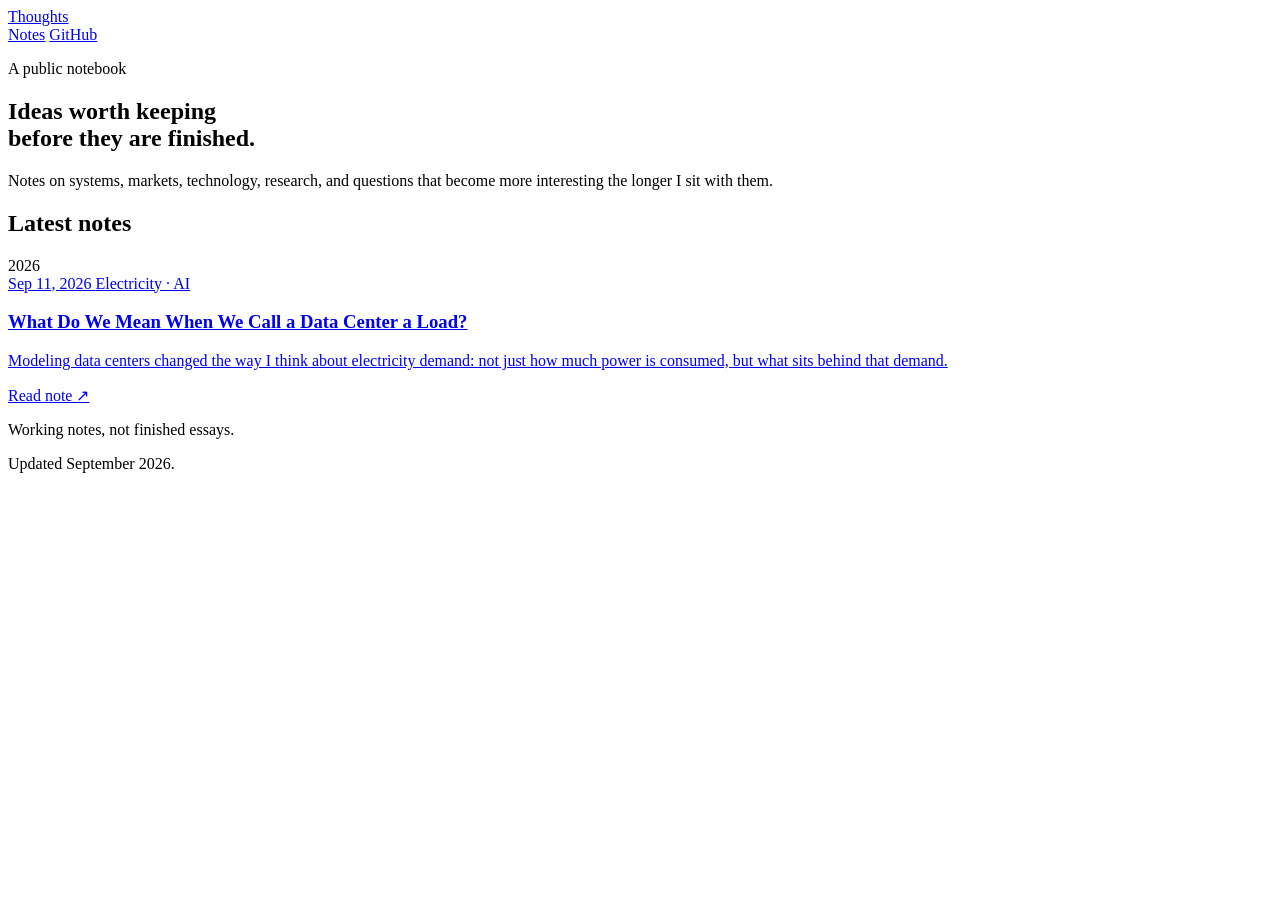
==== index.html @ 1f0b7aa3 "Add minimalist homepage for Thoughts" ====
<!doctype html>
<html lang="en">
<head>
  <meta charset="utf-8" />
  <meta name="viewport" content="width=device-width, initial-scale=1" />
  <meta name="description" content="A public notebook for ideas still in motion." />
  <title>Thoughts</title>
  <link rel="stylesheet" href="assets/style.css" />
</head>
<body>
  <div class="page-shell">
    <header class="site-header">
      <a class="wordmark" href="./">Thoughts</a>
      <nav class="nav" aria-label="Primary">
        <a href="#notes">Notes</a>
        <a href="https://github.com/BC102030XY/Thoughts">GitHub</a>
      </nav>
    </header>

    <main>
      <section class="hero">
        <p class="eyebrow">A public notebook</p>
        <h1>Ideas worth keeping<br />before they are finished.</h1>
        <p class="intro">
          Notes on systems, markets, technology, research, and questions that become more interesting the longer I sit with them.
        </p>
      </section>

      <section class="notes" id="notes">
        <div class="section-heading">
          <h2>Latest notes</h2>
          <span>2026</span>
        </div>

        <a class="note-card" href="essays/data-center-load.html">
          <div class="note-meta">
            <time datetime="2026-09-11">Sep 11, 2026</time>
            <span class="tag">Electricity · AI</span>
          </div>
          <h3>What Do We Mean When We Call a Data Center a Load?</h3>
          <p>
            Modeling data centers changed the way I think about electricity demand: not just how much power is consumed, but what sits behind that demand.
          </p>
          <span class="read-more">Read note <span aria-hidden="true">↗</span></span>
        </a>
      </section>
    </main>

    <footer class="site-footer">
      <p>Working notes, not finished essays.</p>
      <p>Updated September 2026.</p>
    </footer>
  </div>
</body>
</html>
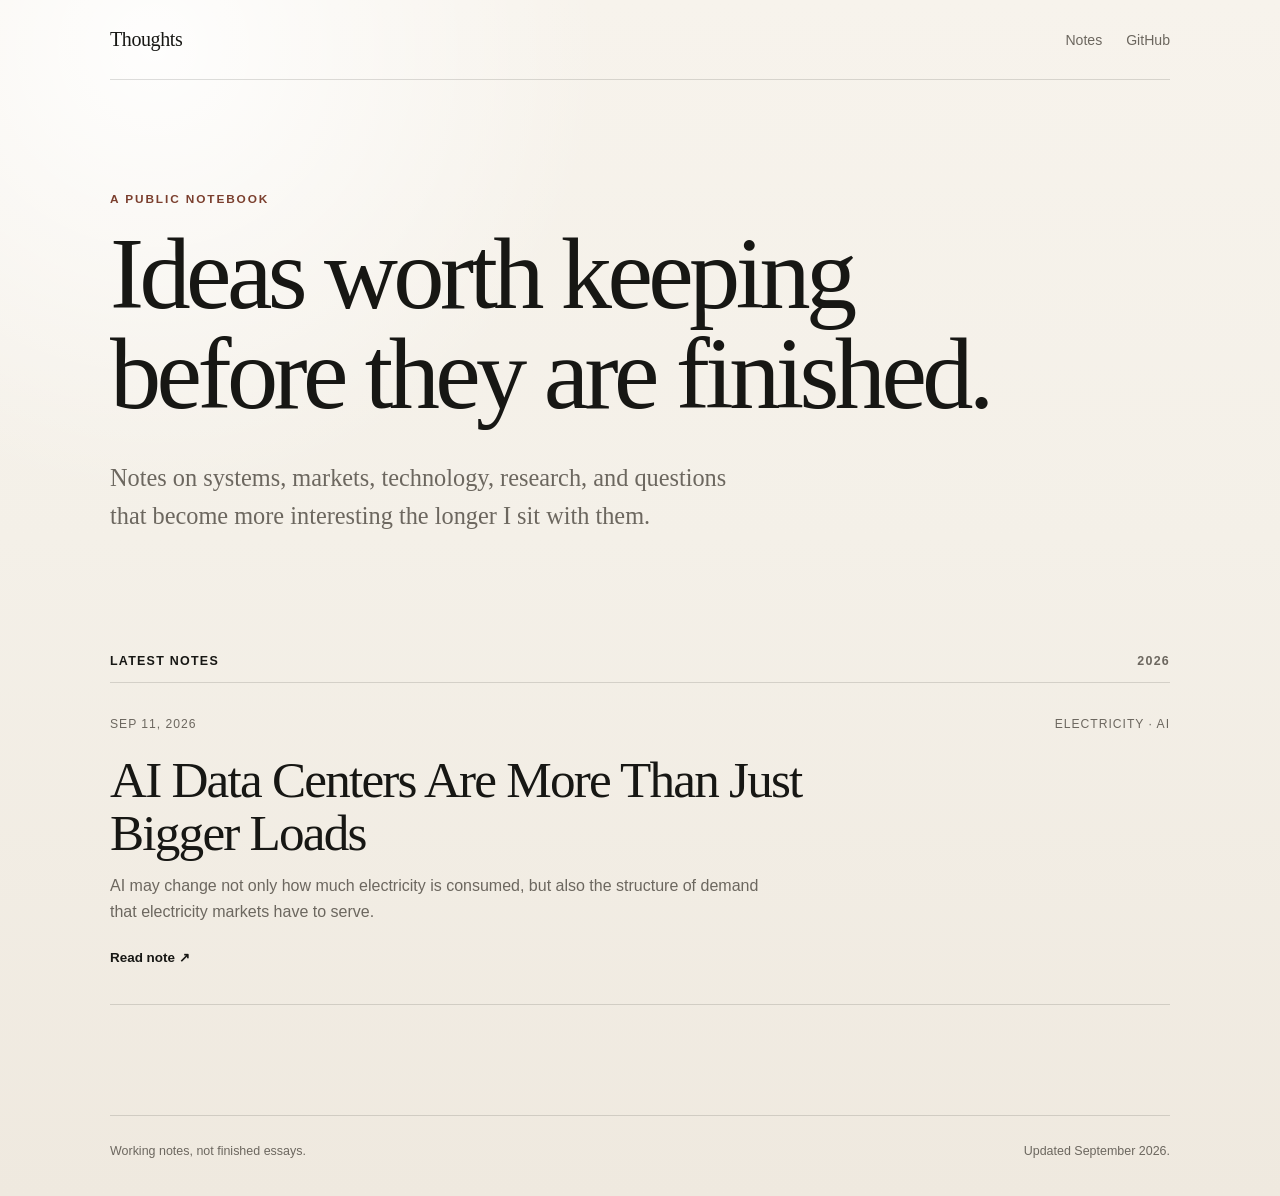
==== commit 9d527267: "Refresh homepage essay listing" ====
--- a/index.html
+++ b/index.html
@@ -37,9 +37,9 @@
             <time datetime="2026-09-11">Sep 11, 2026</time>
             <span class="tag">Electricity · AI</span>
           </div>
-          <h3>What Do We Mean When We Call a Data Center a Load?</h3>
+          <h3>AI Data Centers Are More Than Just Bigger Loads</h3>
           <p>
-            Modeling data centers changed the way I think about electricity demand: not just how much power is consumed, but what sits behind that demand.
+            AI may change not only how much electricity is consumed, but also the structure of demand that electricity markets have to serve.
           </p>
           <span class="read-more">Read note <span aria-hidden="true">↗</span></span>
         </a>
--- a/assets/style.css
+++ b/assets/style.css
@@ -0,0 +1,202 @@
+:root {
+  --bg: #f4f0e8;
+  --paper: rgba(255, 255, 255, 0.48);
+  --ink: #171714;
+  --muted: #6c675f;
+  --line: rgba(23, 23, 20, 0.14);
+  --accent: #7b3f2e;
+  --max: 1060px;
+}
+
+* { box-sizing: border-box; }
+html { scroll-behavior: smooth; }
+body {
+  margin: 0;
+  color: var(--ink);
+  background:
+    radial-gradient(circle at 12% 4%, rgba(255,255,255,.9), transparent 28rem),
+    linear-gradient(180deg, #f7f3ec 0%, var(--bg) 45%, #efe9df 100%);
+  font-family: Inter, ui-sans-serif, -apple-system, BlinkMacSystemFont, "Segoe UI", sans-serif;
+  -webkit-font-smoothing: antialiased;
+}
+
+a { color: inherit; }
+.page-shell { width: min(calc(100% - 40px), var(--max)); margin: 0 auto; min-height: 100vh; }
+
+.site-header {
+  display: flex;
+  align-items: center;
+  justify-content: space-between;
+  padding: 28px 0;
+  border-bottom: 1px solid var(--line);
+}
+.wordmark {
+  text-decoration: none;
+  font-family: Georgia, "Times New Roman", serif;
+  font-size: 1.25rem;
+  letter-spacing: -0.02em;
+}
+.nav { display: flex; gap: 24px; }
+.nav a {
+  color: var(--muted);
+  text-decoration: none;
+  font-size: .88rem;
+}
+.nav a:hover { color: var(--ink); }
+
+.hero { padding: 112px 0 118px; max-width: 880px; }
+.eyebrow,
+.article-kicker {
+  margin: 0 0 18px;
+  color: var(--accent);
+  font-size: .74rem;
+  font-weight: 700;
+  letter-spacing: .16em;
+  text-transform: uppercase;
+}
+.hero h1,
+.article-header h1 {
+  margin: 0;
+  font-family: Georgia, "Times New Roman", serif;
+  font-weight: 400;
+  letter-spacing: -0.045em;
+  line-height: .98;
+}
+.hero h1 { font-size: clamp(3.4rem, 8vw, 6.8rem); }
+.intro {
+  max-width: 650px;
+  margin: 34px 0 0;
+  color: var(--muted);
+  font-family: Georgia, "Times New Roman", serif;
+  font-size: clamp(1.18rem, 2vw, 1.52rem);
+  line-height: 1.58;
+}
+
+.notes { padding-bottom: 110px; }
+.section-heading {
+  display: flex;
+  align-items: baseline;
+  justify-content: space-between;
+  padding-bottom: 14px;
+  border-bottom: 1px solid var(--line);
+}
+.section-heading h2,
+.section-heading span {
+  margin: 0;
+  font-size: .78rem;
+  font-weight: 650;
+  letter-spacing: .1em;
+  text-transform: uppercase;
+}
+.section-heading span { color: var(--muted); }
+.note-card {
+  display: block;
+  padding: 34px 0 38px;
+  border-bottom: 1px solid var(--line);
+  text-decoration: none;
+  transition: transform .18s ease;
+}
+.note-card:hover { transform: translateX(4px); }
+.note-meta {
+  display: flex;
+  justify-content: space-between;
+  gap: 20px;
+  color: var(--muted);
+  font-size: .76rem;
+  text-transform: uppercase;
+  letter-spacing: .08em;
+}
+.note-card h3 {
+  max-width: 760px;
+  margin: 22px 0 14px;
+  font-family: Georgia, "Times New Roman", serif;
+  font-size: clamp(2rem, 4vw, 3.3rem);
+  font-weight: 400;
+  line-height: 1.04;
+  letter-spacing: -.035em;
+}
+.note-card p {
+  max-width: 670px;
+  margin: 0;
+  color: var(--muted);
+  line-height: 1.65;
+}
+.read-more {
+  display: inline-block;
+  margin-top: 24px;
+  font-size: .84rem;
+  font-weight: 650;
+}
+
+.site-footer {
+  display: flex;
+  justify-content: space-between;
+  gap: 30px;
+  padding: 28px 0 38px;
+  border-top: 1px solid var(--line);
+  color: var(--muted);
+  font-size: .78rem;
+}
+.site-footer p { margin: 0; }
+
+/* Article */
+.article-shell { width: min(calc(100% - 40px), 780px); margin: 0 auto; }
+.article-nav {
+  display: flex;
+  justify-content: space-between;
+  padding: 28px 0;
+  border-bottom: 1px solid var(--line);
+}
+.article-nav a { text-decoration: none; font-size: .86rem; color: var(--muted); }
+.article-nav a:hover { color: var(--ink); }
+.article-header { padding: 86px 0 52px; }
+.article-header h1 { font-size: clamp(3.2rem, 8vw, 5.7rem); }
+.article-deck {
+  margin: 26px 0 0;
+  color: var(--muted);
+  font-family: Georgia, "Times New Roman", serif;
+  font-size: 1.25rem;
+  line-height: 1.55;
+}
+.article-date { margin-top: 26px; color: var(--muted); font-size: .82rem; }
+.article-body {
+  padding-bottom: 100px;
+  font-family: Georgia, "Times New Roman", serif;
+  font-size: 1.19rem;
+  line-height: 1.82;
+}
+.article-body p { margin: 0 0 1.45em; }
+.article-body .turn {
+  margin: 2.2em 0;
+  padding-left: 22px;
+  border-left: 2px solid var(--accent);
+  font-size: 1.33rem;
+  line-height: 1.6;
+}
+.article-body .question {
+  margin: 2.7em 0;
+  font-size: clamp(1.65rem, 4vw, 2.4rem);
+  line-height: 1.25;
+  letter-spacing: -.025em;
+}
+.article-end {
+  margin-top: 70px;
+  padding-top: 22px;
+  border-top: 1px solid var(--line);
+  color: var(--muted);
+  font-family: Inter, ui-sans-serif, sans-serif;
+  font-size: .79rem;
+}
+
+@media (max-width: 650px) {
+  .page-shell,
+  .article-shell { width: min(calc(100% - 28px), var(--max)); }
+  .site-header { padding: 22px 0; }
+  .nav { gap: 16px; }
+  .hero { padding: 78px 0 82px; }
+  .note-meta,
+  .site-footer { flex-direction: column; }
+  .site-footer { gap: 8px; }
+  .article-header { padding-top: 62px; }
+  .article-body { font-size: 1.08rem; line-height: 1.76; }
+}
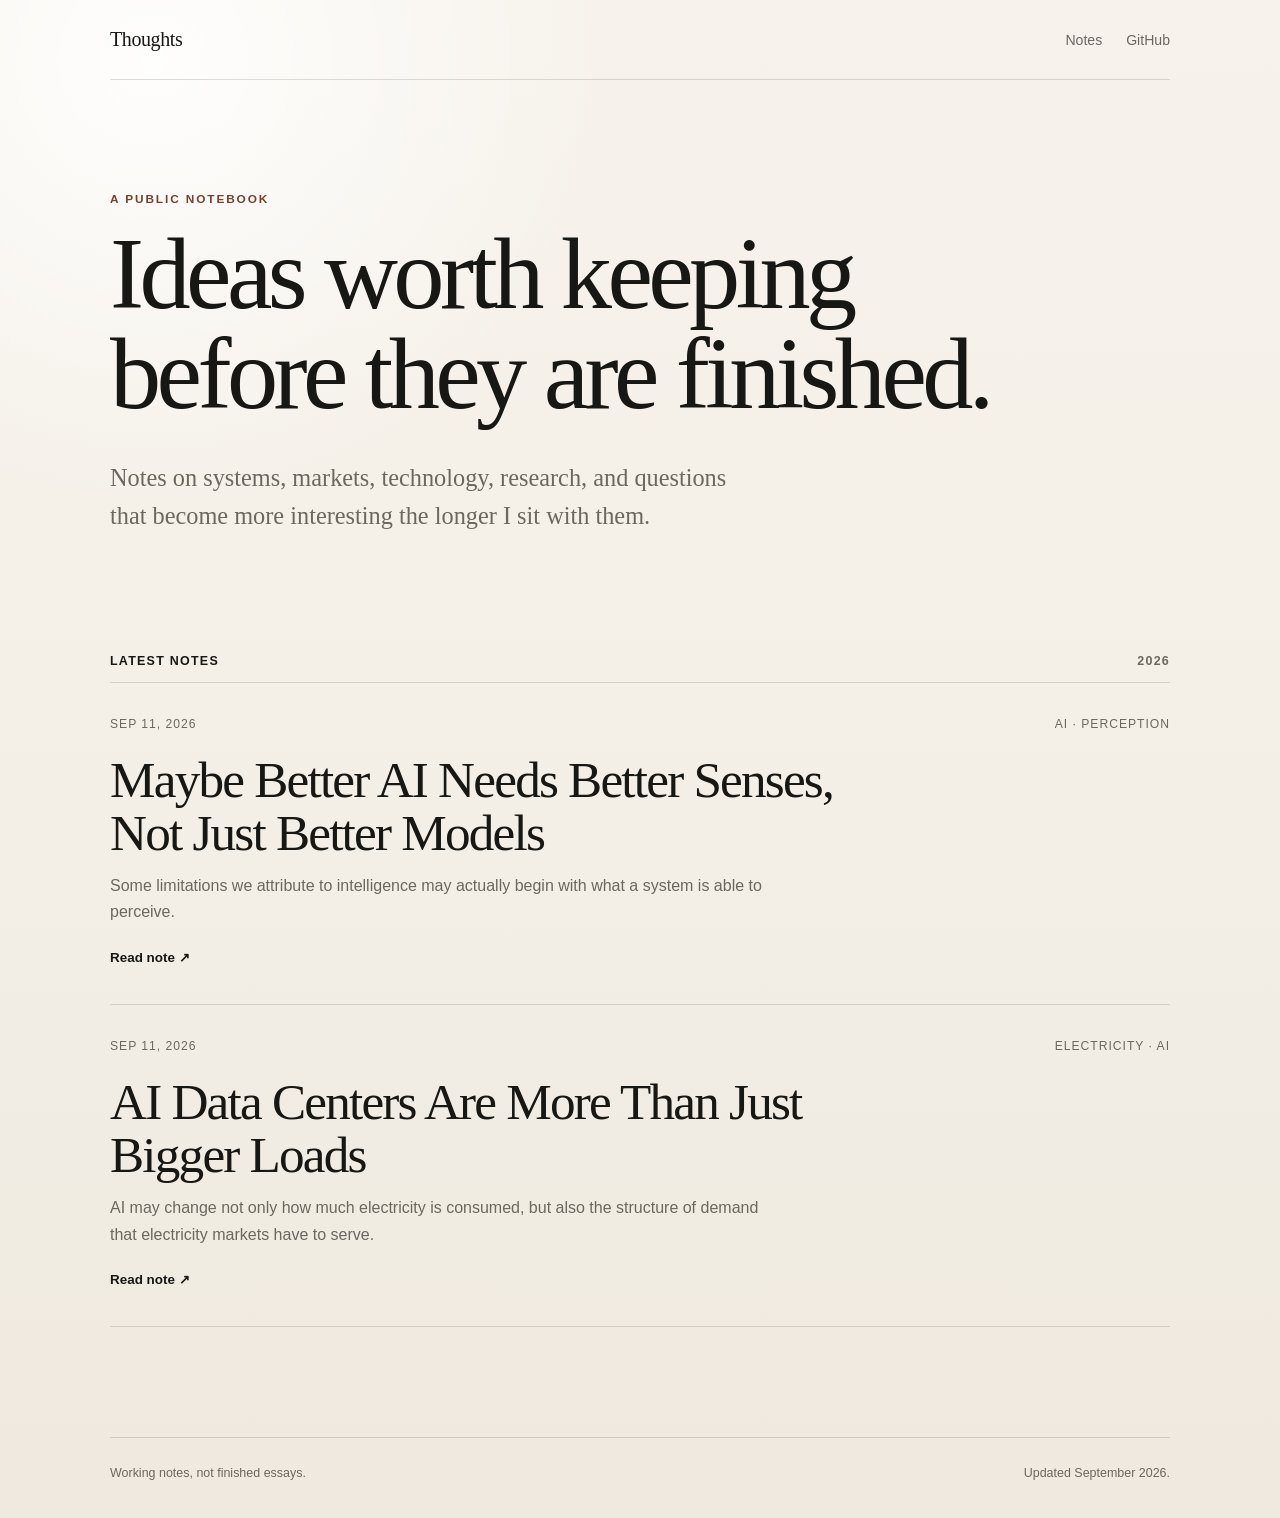
==== commit 6e5dd97e: "Add sensory AI essay to homepage" ====
--- a/index.html
+++ b/index.html
@@ -32,6 +32,18 @@
           <span>2026</span>
         </div>
 
+        <a class="note-card" href="essays/better-ai-needs-better-senses.html">
+          <div class="note-meta">
+            <time datetime="2026-09-11">Sep 11, 2026</time>
+            <span class="tag">AI · Perception</span>
+          </div>
+          <h3>Maybe Better AI Needs Better Senses, Not Just Better Models</h3>
+          <p>
+            Some limitations we attribute to intelligence may actually begin with what a system is able to perceive.
+          </p>
+          <span class="read-more">Read note <span aria-hidden="true">↗</span></span>
+        </a>
+
         <a class="note-card" href="essays/data-center-load.html">
           <div class="note-meta">
             <time datetime="2026-09-11">Sep 11, 2026</time>
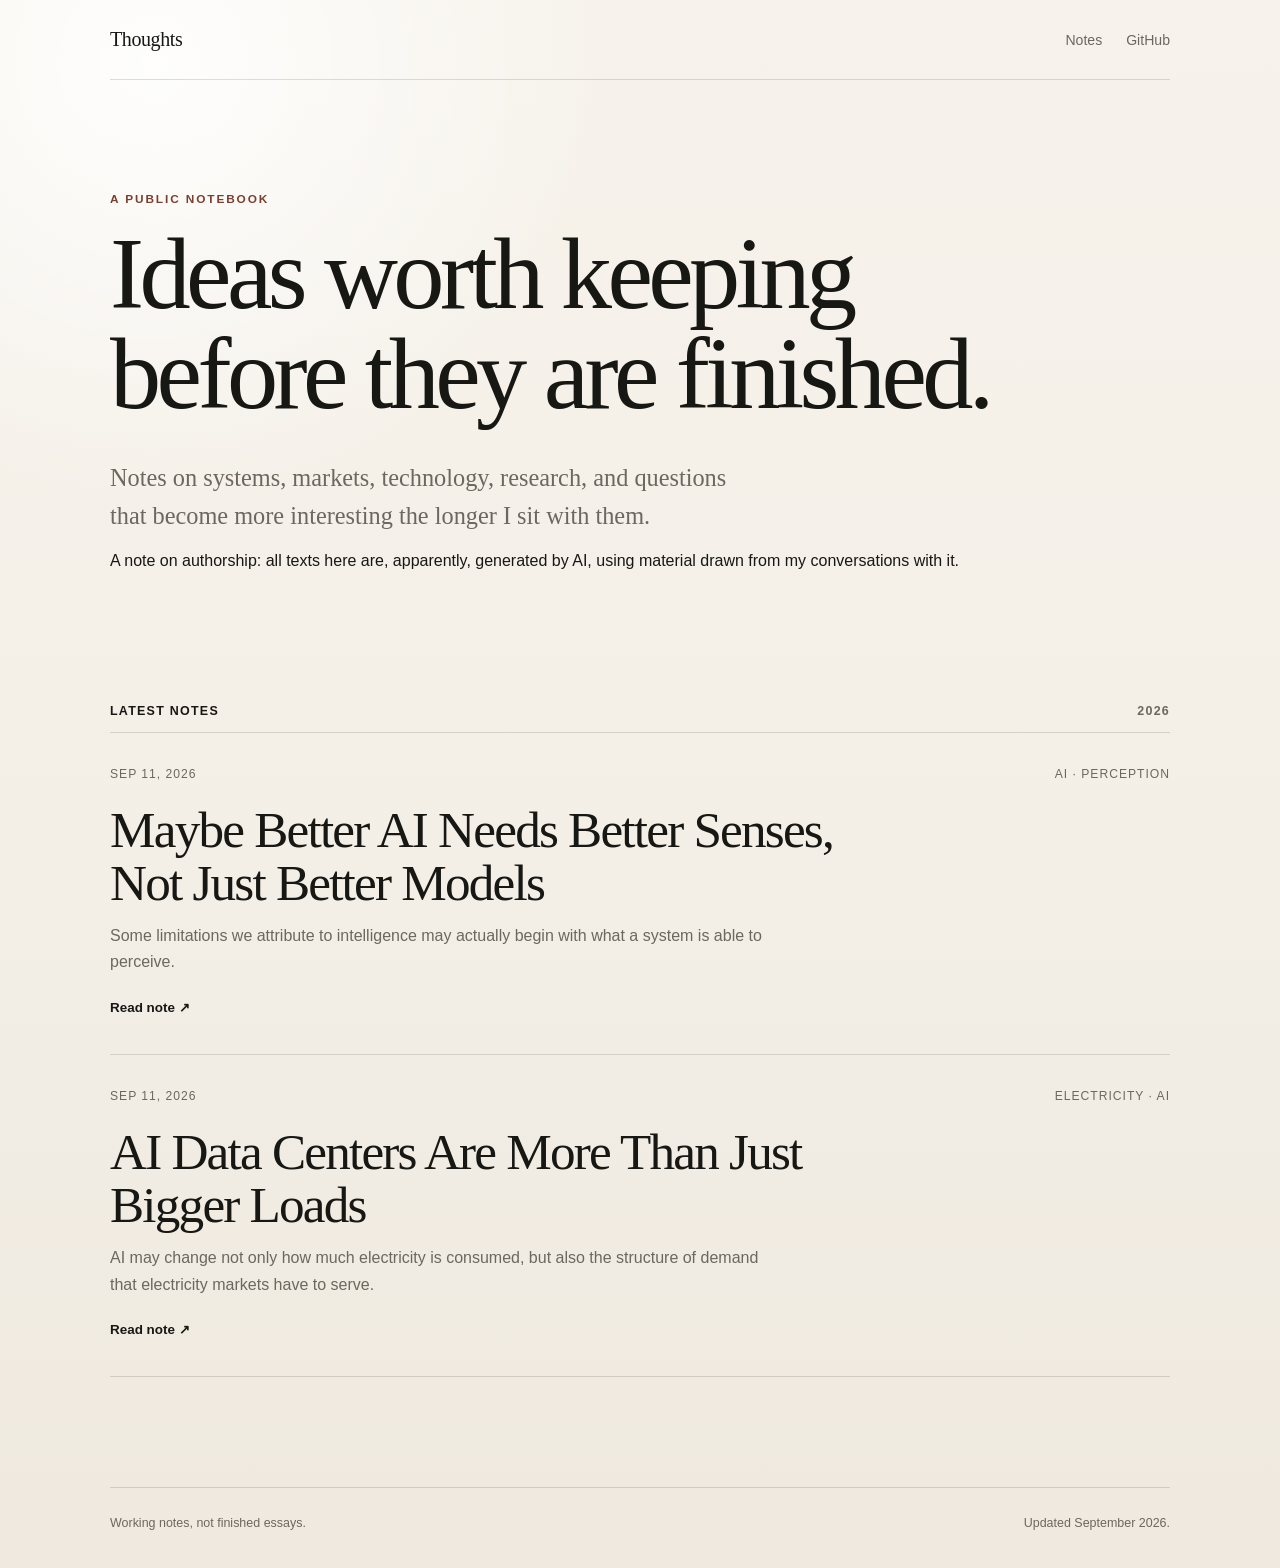
==== commit fc19443b: "Add AI authorship note to homepage" ====
--- a/index.html
+++ b/index.html
@@ -23,6 +23,9 @@
         <h1>Ideas worth keeping<br />before they are finished.</h1>
         <p class="intro">
           Notes on systems, markets, technology, research, and questions that become more interesting the longer I sit with them.
+        </p>
+        <p class="ai-note">
+          A note on authorship: all texts here are, apparently, generated by AI, using material drawn from my conversations with it.
         </p>
       </section>
 
